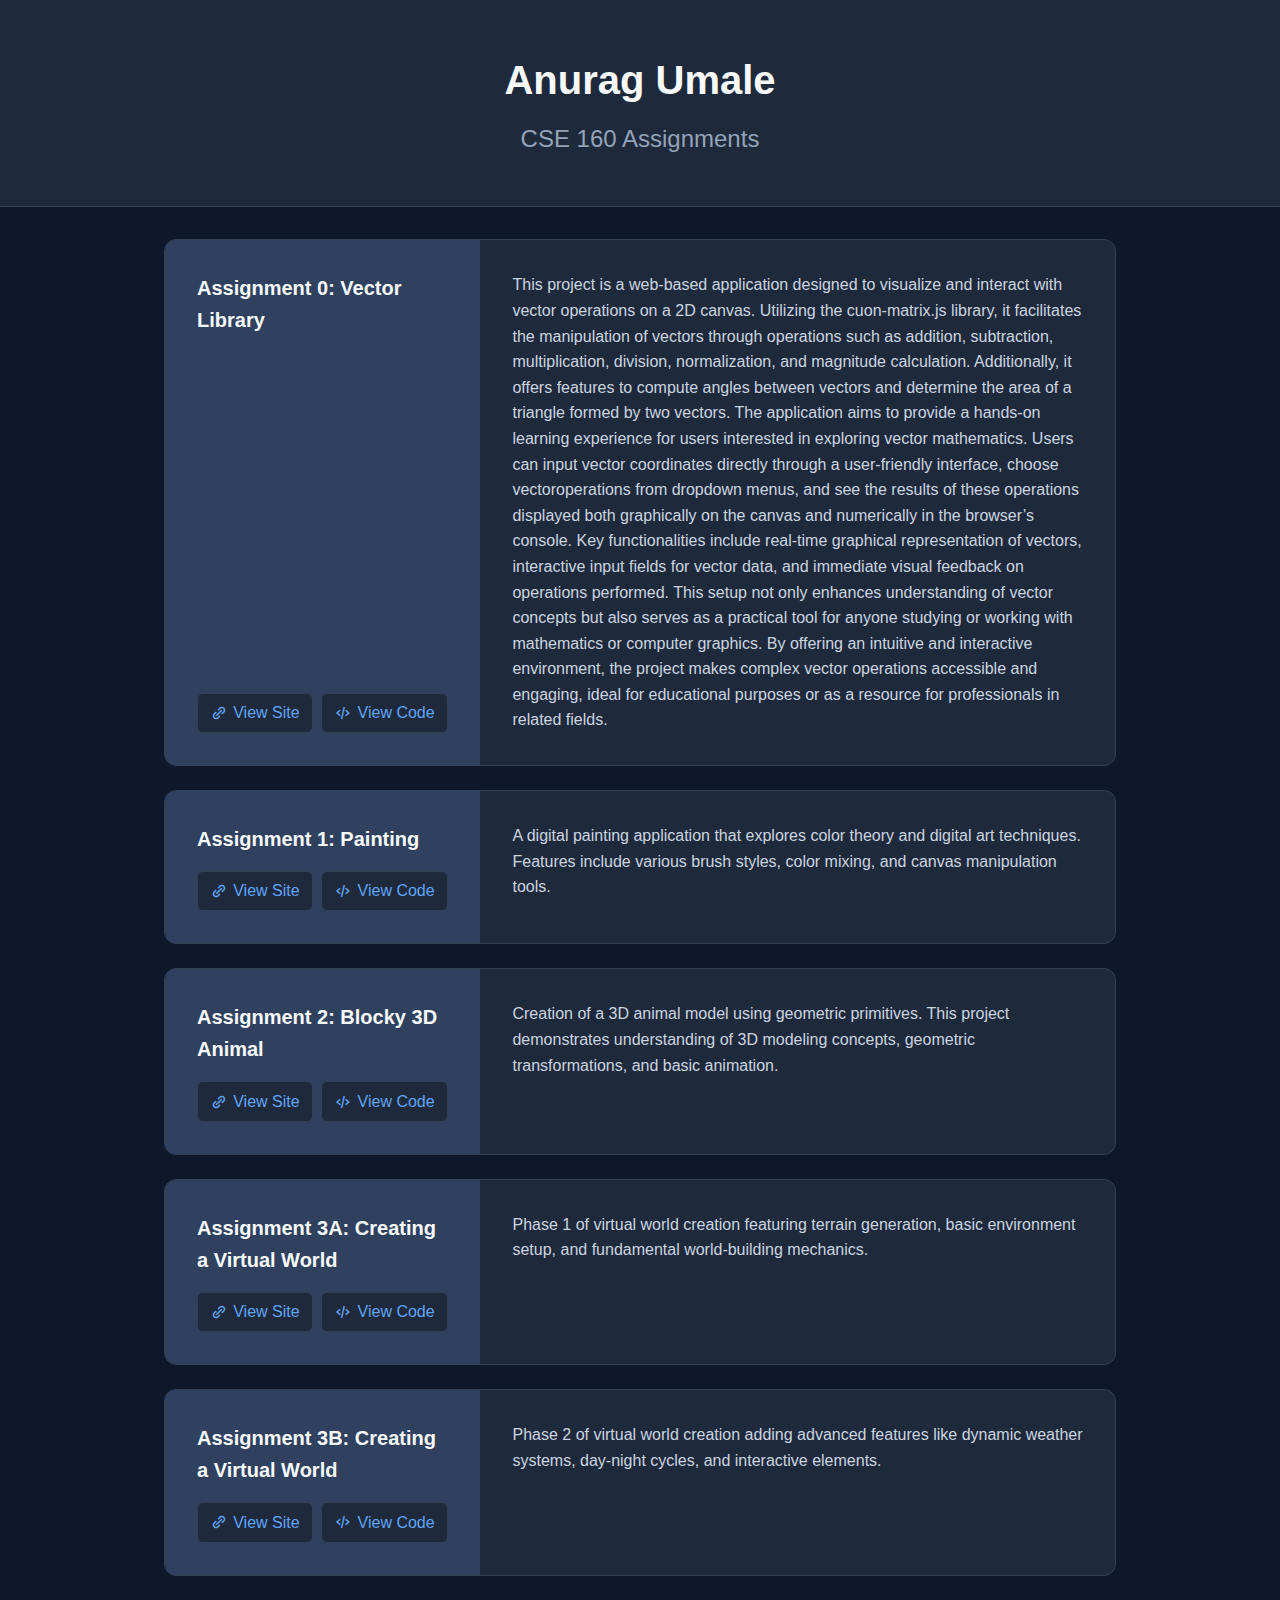
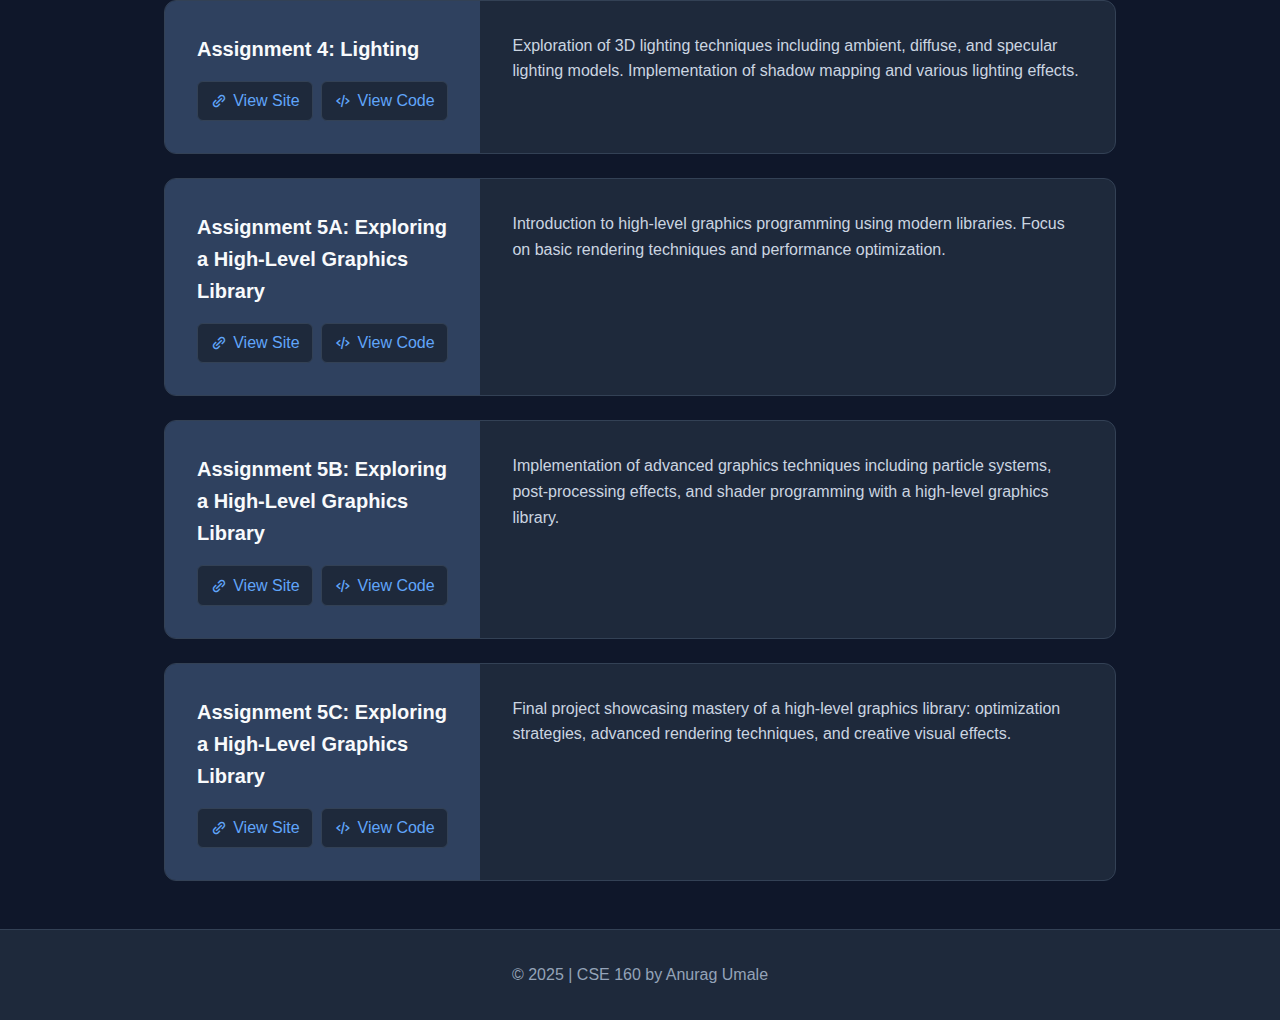
==== index.html @ 719a4394 "Updating the description of asg0" ====
<!DOCTYPE html>
<html lang="en">

<head>
  <meta charset="UTF-8" />
  <meta name="viewport" content="width=device-width, initial-scale=1.0">
  <title>CSE 160 Assignments</title>

  <!-- Boxicons for icons -->
  <link href="https://unpkg.com/boxicons@2.1.4/css/boxicons.min.css" rel="stylesheet">

  <!-- Link to external CSS -->
  <link rel="stylesheet" href="styles.css">
</head>

<body>
  <!-- Header Section -->
  <header class="header-container">
    <h1>Anurag Umale</h1>
    <h2>CSE 160 Assignments</h2>
  </header>

  <!-- Main Content -->
  <main>
    <div class="project-list">
      <!-- Assignment 0 -->
      <div class="project-card">
        <div class="project-title">
          <h3>Assignment 0: Vector Library</h3>
          <div class="button-group">
            <!-- Open in a new tab -->
            <a href="asg0/src/asg0.html" class="button" target="_blank">
              <i class='bx bx-link-alt'></i>
              View Site
            </a>
            <a href="https://github.com/AnuragUmale/CSE160/tree/main/asg0" class="button" target="_blank"
              rel="noopener">
              <i class='bx bx-code-alt'></i>
              View Code
            </a>
          </div>
        </div>
        <div class="project-description">
          <p>
            This project is a web-based application designed to visualize and interact with vector operations on a 2D canvas. Utilizing the cuon-matrix.js library, it facilitates the manipulation of vectors through operations such as addition, subtraction, multiplication, division, normalization, and magnitude calculation.
            Additionally, it offers features to compute angles between vectors and determine the area of a triangle formed by two vectors.
            The application aims to provide a hands-on learning experience for users interested in exploring vector mathematics. Users can input vector coordinates directly through a user-friendly interface, choose vectoroperations from dropdown menus, and see the results of these operations displayed both graphically on the canvas and numerically in the browser’s console.
            Key functionalities include real-time graphical representation of vectors, interactive input fields for vector data, and immediate visual feedback on operations performed. This setup not only enhances understanding of vector concepts but also serves as a practical tool for anyone studying or working with mathematics or computer graphics.
            By offering an intuitive and interactive environment, the project makes complex vector operations accessible and engaging, ideal for educational purposes or as a resource for professionals in related fields.
          </p>
        </div>
      </div>

      <!-- Assignment 1 -->
      <div class="project-card">
        <div class="project-title">
          <h3>Assignment 1: Painting</h3>
          <div class="button-group">
            <a href="" class="button" target="_blank" rel="noopener">
              <i class='bx bx-link-alt'></i>
              View Site
            </a>
            <a href="" class="button" target="_blank">
              <i class='bx bx-code-alt'></i>
              View Code
            </a>
          </div>
        </div>
        <div class="project-description">
          <p>
            A digital painting application that explores color theory
            and digital art techniques. Features include various brush
            styles, color mixing, and canvas manipulation tools.
          </p>
        </div>
      </div>

      <!-- Assignment 2 -->
      <div class="project-card">
        <div class="project-title">
          <h3>Assignment 2: Blocky 3D Animal</h3>
          <div class="button-group">
            <a href="" class="button" target="_blank">
              <i class='bx bx-link-alt'></i>
              View Site
            </a>
            <a href="" class="button" target="_blank">
              <i class='bx bx-code-alt'></i>
              View Code
            </a>
          </div>
        </div>
        <div class="project-description">
          <p>
            Creation of a 3D animal model using geometric primitives.
            This project demonstrates understanding of 3D modeling
            concepts, geometric transformations, and basic animation.
          </p>
        </div>
      </div>

      <!-- Assignment 3A -->
      <div class="project-card">
        <div class="project-title">
          <h3>Assignment 3A: Creating a Virtual World</h3>
          <div class="button-group">
            <a href="" class="button" target="_blank">
              <i class='bx bx-link-alt'></i>
              View Site
            </a>
            <a href="" class="button" target="_blank">
              <i class='bx bx-code-alt'></i>
              View Code
            </a>
          </div>
        </div>
        <div class="project-description">
          <p>
            Phase 1 of virtual world creation featuring terrain generation,
            basic environment setup, and fundamental world-building mechanics.
          </p>
        </div>
      </div>

      <!-- Assignment 3B -->
      <div class="project-card">
        <div class="project-title">
          <h3>Assignment 3B: Creating a Virtual World</h3>
          <div class="button-group">
            <a href="" class="button" target="_blank">
              <i class='bx bx-link-alt'></i>
              View Site
            </a>
            <a href="" class="button" target="_blank">
              <i class='bx bx-code-alt'></i>
              View Code
            </a>
          </div>
        </div>
        <div class="project-description">
          <p>
            Phase 2 of virtual world creation adding advanced features
            like dynamic weather systems, day-night cycles,
            and interactive elements.
          </p>
        </div>
      </div>

      <!-- Assignment 4 -->
      <div class="project-card">
        <div class="project-title">
          <h3>Assignment 4: Lighting</h3>
          <div class="button-group">
            <a href="" class="button" target="_blank">
              <i class='bx bx-link-alt'></i>
              View Site
            </a>
            <a href="" class="button" target="_blank">
              <i class='bx bx-code-alt'></i>
              View Code
            </a>
          </div>
        </div>
        <div class="project-description">
          <p>
            Exploration of 3D lighting techniques including ambient,
            diffuse, and specular lighting models. Implementation
            of shadow mapping and various lighting effects.
          </p>
        </div>
      </div>

      <!-- Assignment 5A -->
      <div class="project-card">
        <div class="project-title">
          <h3>Assignment 5A: Exploring a High-Level Graphics Library</h3>
          <div class="button-group">
            <a href="" class="button" target="_blank">
              <i class='bx bx-link-alt'></i>
              View Site
            </a>
            <a href="" class="button" target="_blank">
              <i class='bx bx-code-alt'></i>
              View Code
            </a>
          </div>
        </div>
        <div class="project-description">
          <p>
            Introduction to high-level graphics programming using modern
            libraries. Focus on basic rendering techniques
            and performance optimization.
          </p>
        </div>
      </div>

      <!-- Assignment 5B -->
      <div class="project-card">
        <div class="project-title">
          <h3>Assignment 5B: Exploring a High-Level Graphics Library</h3>
          <div class="button-group">
            <a href="" class="button" target="_blank">
              <i class='bx bx-link-alt'></i>
              View Site
            </a>
            <a href="" class="button" target="_blank">
              <i class='bx bx-code-alt'></i>
              View Code
            </a>
          </div>
        </div>
        <div class="project-description">
          <p>
            Implementation of advanced graphics techniques including
            particle systems, post-processing effects, and
            shader programming with a high-level graphics library.
          </p>
        </div>
      </div>

      <!-- Assignment 5C -->
      <div class="project-card">
        <div class="project-title">
          <h3>Assignment 5C: Exploring a High-Level Graphics Library</h3>
          <div class="button-group">
            <a href="" class="button" target="_blank">
              <i class='bx bx-link-alt'></i>
              View Site
            </a>
            <a href="" class="button" target="_blank">
              <i class='bx bx-code-alt'></i>
              View Code
            </a>
          </div>
        </div>
        <div class="project-description">
          <p>
            Final project showcasing mastery of a high-level graphics
            library: optimization strategies, advanced rendering
            techniques, and creative visual effects.
          </p>
        </div>
      </div>
    </div>
  </main>

  <footer>
    <p>&copy; 2025 | CSE 160 by Anurag Umale</p>
  </footer>

  <!-- Link to external JS -->
  <script src="script.js"></script>
</body>

</html>
---- styles.css ----
/* -------------- Reset and Global Styles -------------- */
* {
  margin: 0;
  padding: 0;
  box-sizing: border-box;
}

body {
  font-family: 'Inter', -apple-system, BlinkMacSystemFont, sans-serif;
  background: #0f172a;     /* Dark background */
  color: #e2e8f0;          /* Light gray text */
  line-height: 1.6;
}

/* -------------- Header Section -------------- */
.header-container {
  text-align: center;
  padding: 3rem 0;
  background: #1e293b;     /* Slightly lighter background */
  border-bottom: 1px solid #334155;
}

.header-container h1 {
  font-size: 2.5rem;
  font-weight: 700;
  color: #f8fafc;          /* Lighter text color */
  margin-bottom: 0.5rem;
}

.header-container h2 {
  font-size: 1.5rem;
  color: #94a3b8;
  font-weight: 500;
}

/* -------------- Main Layout -------------- */
main {
  max-width: 1000px;
  margin: 2rem auto;
  padding: 0 1.5rem;
}

/* -------------- Project Cards -------------- */
.project-list {
  display: flex;
  flex-direction: column;
  gap: 1.5rem;
}

.project-card {
  display: flex;
  background: #1e293b;
  border-radius: 12px;
  overflow: hidden;
  border: 1px solid #334155;
  transition: transform 0.2s ease-in-out;
}

.project-card:hover {
  transform: translateY(-2px);
}

/* -------------- Project Title Section -------------- */
.project-title {
  flex: 0 0 300px;
  padding: 2rem;
  background: #2f415f;
  display: flex;
  flex-direction: column;
  justify-content: space-between;
}

.project-title h3 {
  font-size: 1.25rem;
  color: #f8fafc;
  margin-bottom: 1rem;
}

/* -------------- Button Group -------------- */
.button-group {
  display: flex;
  gap: 0.5rem;
}

/* 
   Ensures icons and text are always on the same line.
   white-space: nowrap prevents wrapping for very narrow widths,
   but if a device is extremely narrow, it might still force wrapping.
   For standard mobile widths, this keeps them side by side.
*/
.button {
  display: inline-flex;
  align-items: center;
  gap: 0.4rem;
  white-space: nowrap;

  padding: 0.4rem 0.8rem;
  background-color: #1e293b; /* Default background */
  border: 1px solid #334155;
  border-radius: 6px;
  color: #60a5fa;            /* Default text color */
  text-decoration: none;
  font-weight: 500;
  cursor: pointer;

  transition: background-color 0.2s ease, color 0.2s ease;
}

/* -------------- Project Description Section -------------- */
.project-description {
  padding: 2rem;
  flex: 1;
}

.project-description p {
  color: #cbd5e1;
  margin: 0;
}

/* -------------- Footer -------------- */
footer {
  text-align: center;
  padding: 2rem;
  background: #1e293b;
  color: #94a3b8;
  border-top: 1px solid #334155;
  margin-top: 3rem;
}

/* -------------- Responsive -------------- */
/* 
   For screens up to 768px wide (tablets, large phones, etc.), 
   we'll make each card stack vertically to accommodate smaller widths.
*/
@media (max-width: 768px) {
  .project-card {
    flex-direction: column;
  }
  .project-title {
    flex: auto;
    width: 100%;
  }
}

@media (max-width: 480px) {
  /* Extra rules for small phones */
  .header-container h1 {
    font-size: 1.8rem;
  }
  .header-container h2 {
    font-size: 1.2rem;
  }

  .project-title h3 {
    font-size: 1rem;
    margin-bottom: 0.75rem;
  }
}
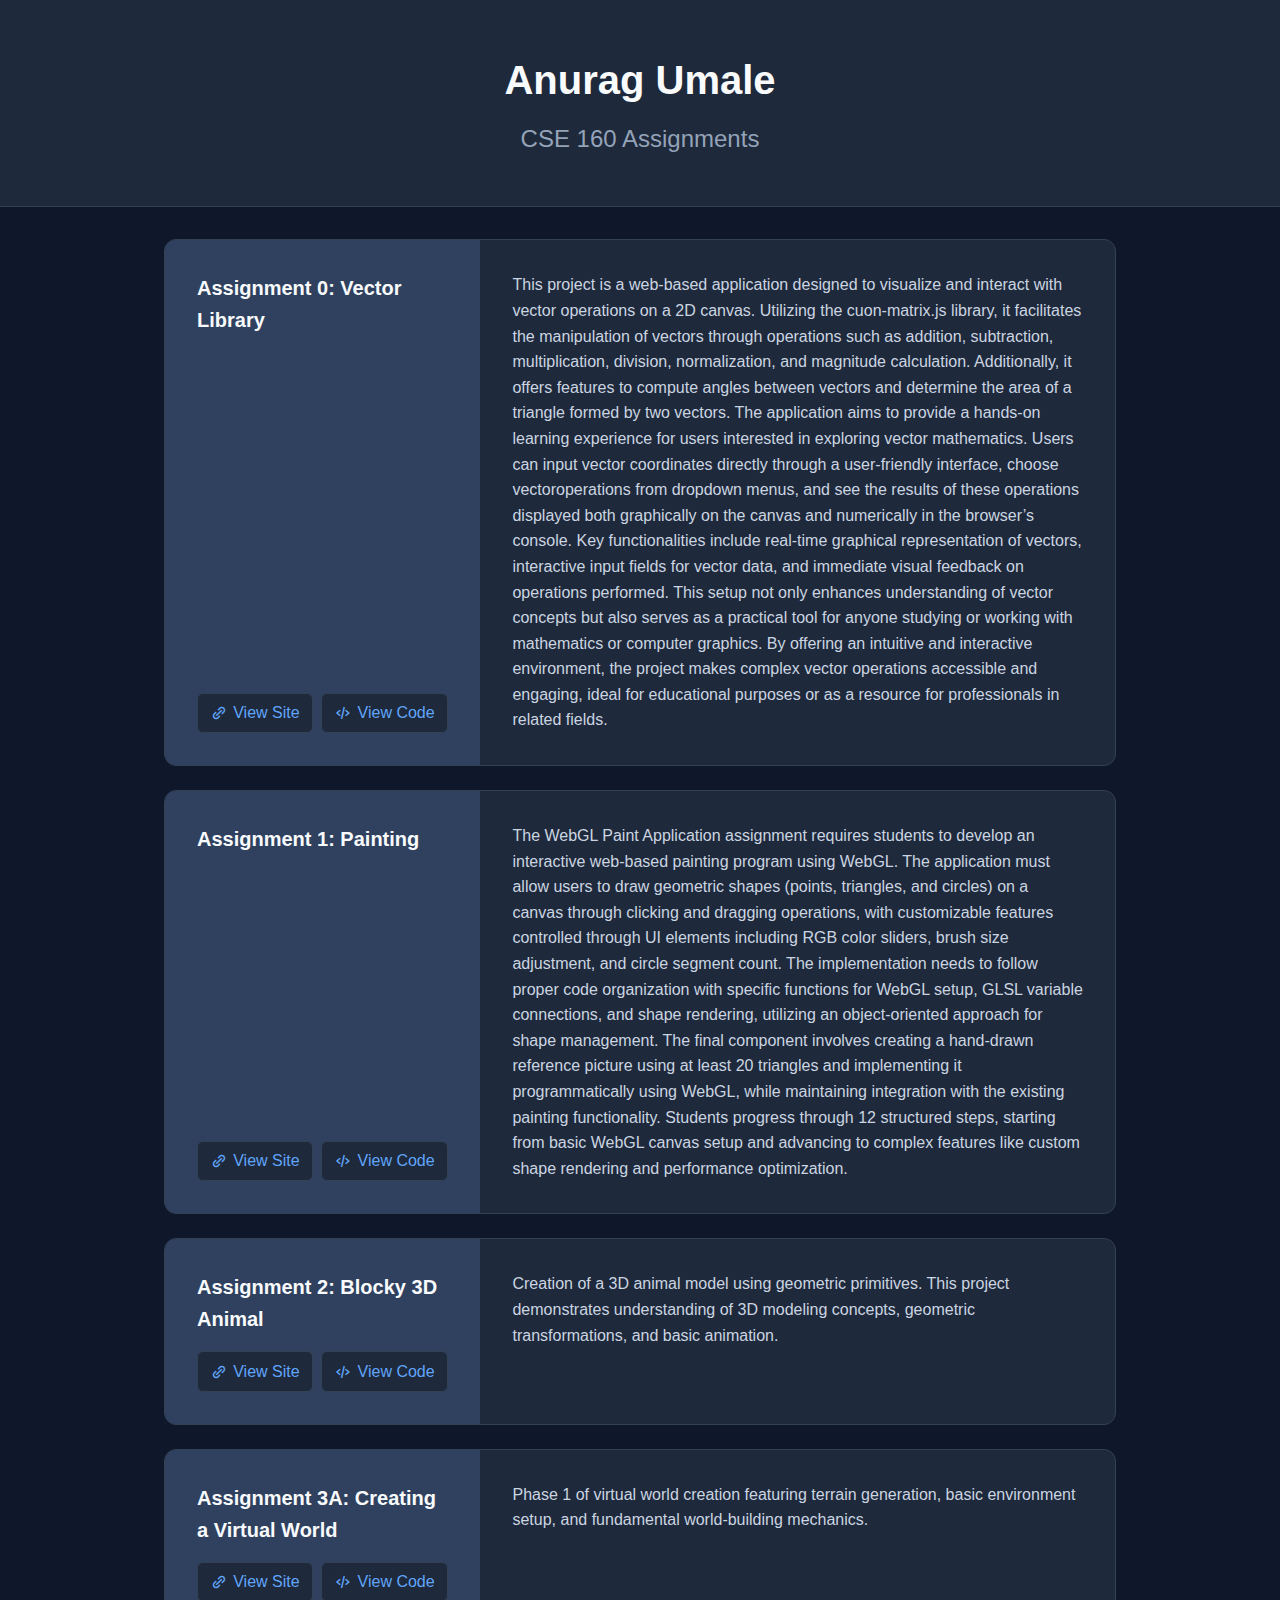
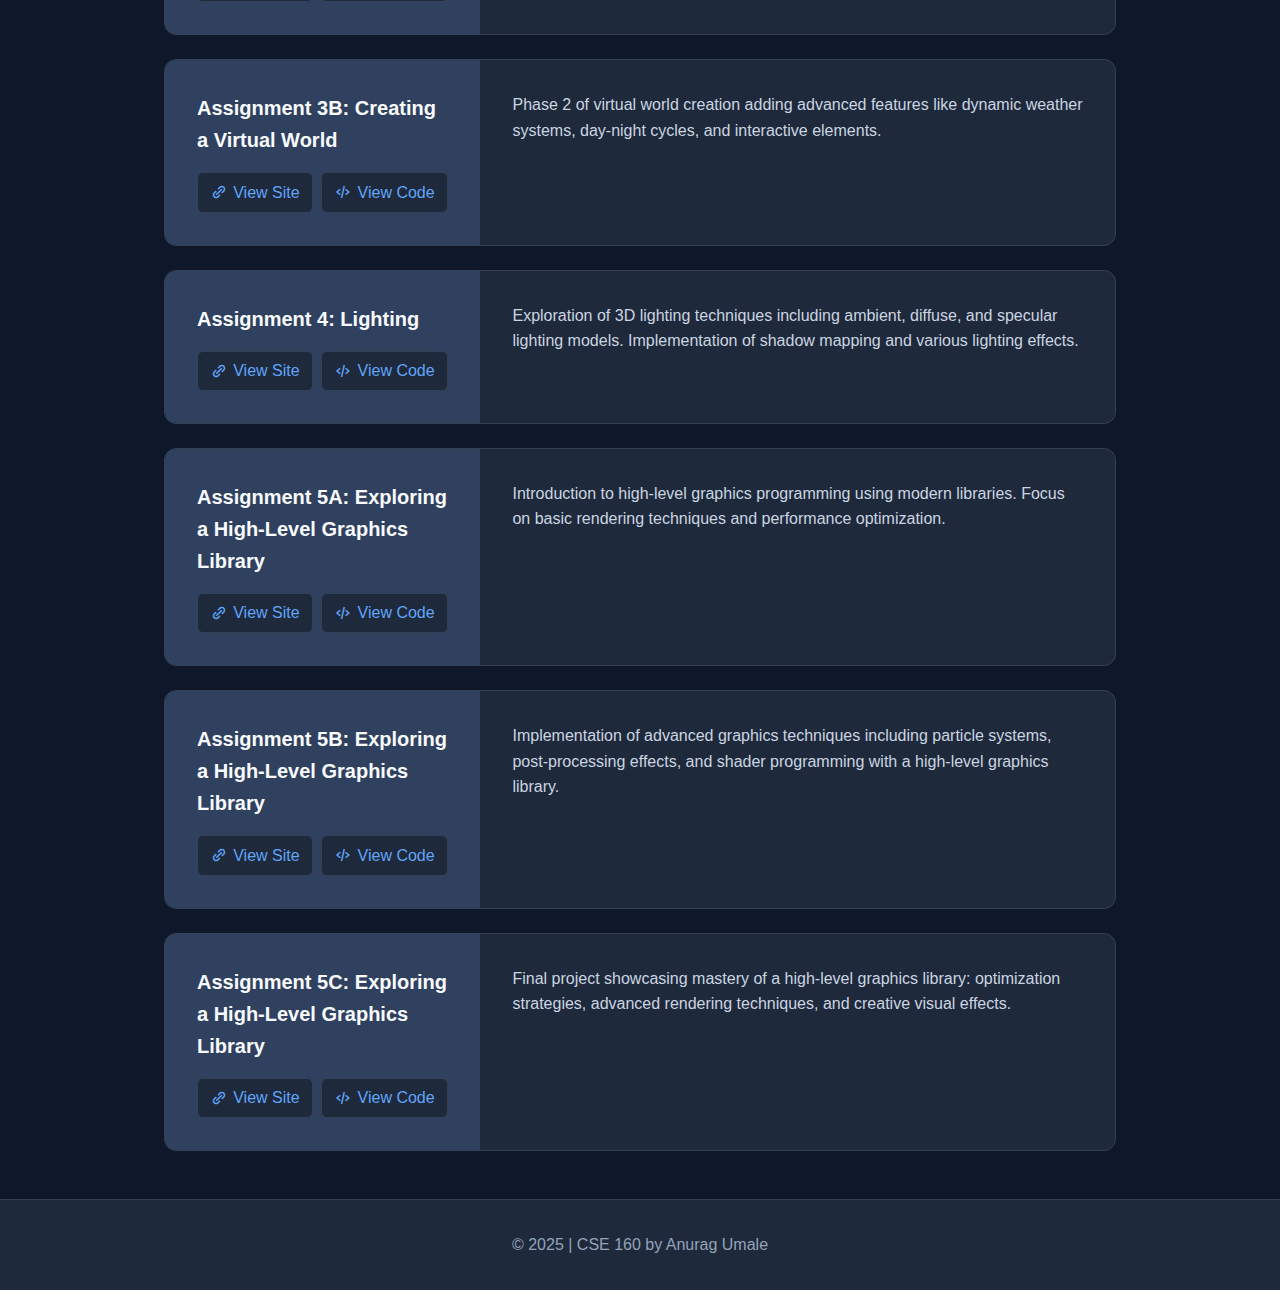
==== commit c68e60dd: "Updating description for Assignment 1" ====
--- a/index.html
+++ b/index.html
@@ -56,21 +56,19 @@
         <div class="project-title">
           <h3>Assignment 1: Painting</h3>
           <div class="button-group">
-            <a href="" class="button" target="_blank" rel="noopener">
-              <i class='bx bx-link-alt'></i>
-              View Site
-            </a>
-            <a href="" class="button" target="_blank">
-              <i class='bx bx-code-alt'></i>
-              View Code
-            </a>
-          </div>
-        </div>
-        <div class="project-description">
-          <p>
-            A digital painting application that explores color theory
-            and digital art techniques. Features include various brush
-            styles, color mixing, and canvas manipulation tools.
+            <a href="asg1/src/asg1.html" class="button" target="_blank" rel="noopener">
+              <i class='bx bx-link-alt'></i>
+              View Site
+            </a>
+            <a href="https://github.com/AnuragUmale/CSE160/tree/main/asg1" class="button" target="_blank" rel="noopener">
+              <i class='bx bx-code-alt'></i>
+              View Code
+            </a>
+          </div>
+        </div>
+        <div class="project-description">
+          <p>
+            The WebGL Paint Application assignment requires students to develop an interactive web-based painting program using WebGL. The application must allow users to draw geometric shapes (points, triangles, and circles) on a canvas through clicking and dragging operations, with customizable features controlled through UI elements including RGB color sliders, brush size adjustment, and circle segment count. The implementation needs to follow proper code organization with specific functions for WebGL setup, GLSL variable connections, and shape rendering, utilizing an object-oriented approach for shape management. The final component involves creating a hand-drawn reference picture using at least 20 triangles and implementing it programmatically using WebGL, while maintaining integration with the existing painting functionality. Students progress through 12 structured steps, starting from basic WebGL canvas setup and advancing to complex features like custom shape rendering and performance optimization.
           </p>
         </div>
       </div>
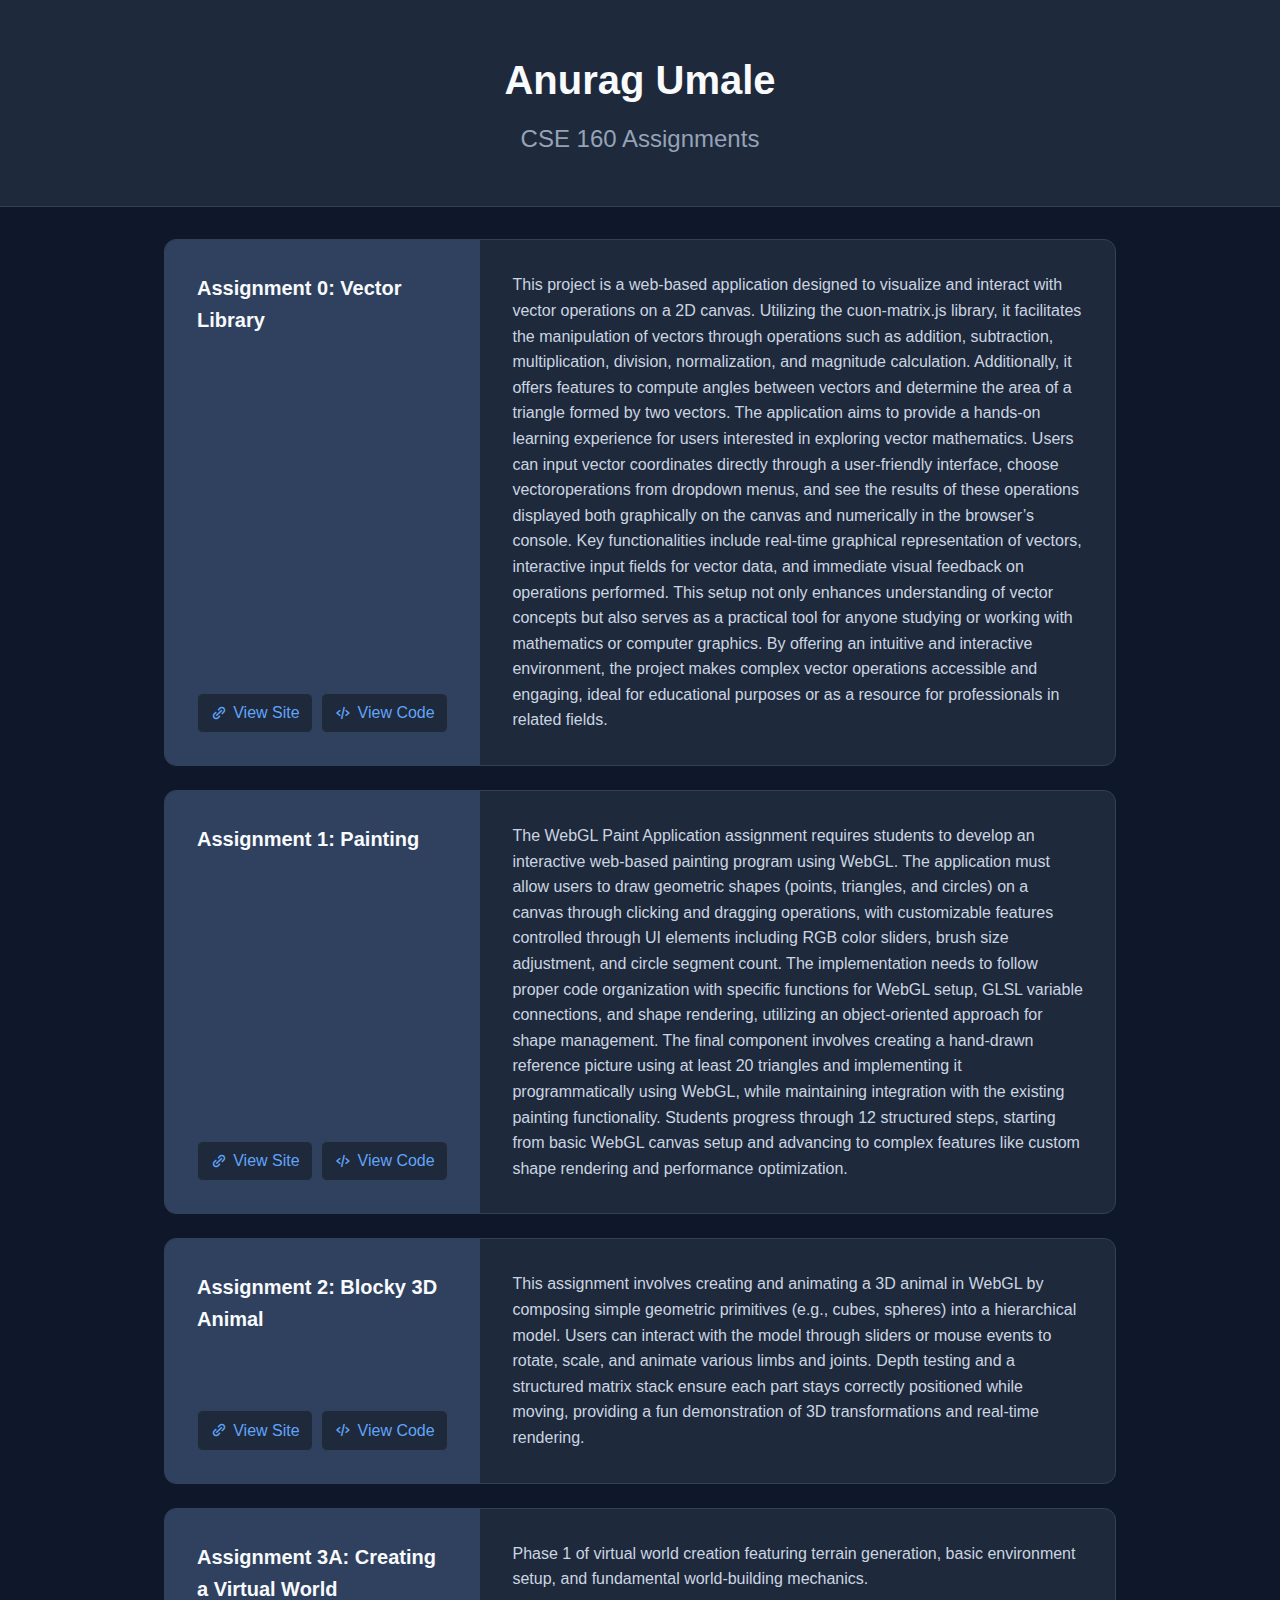
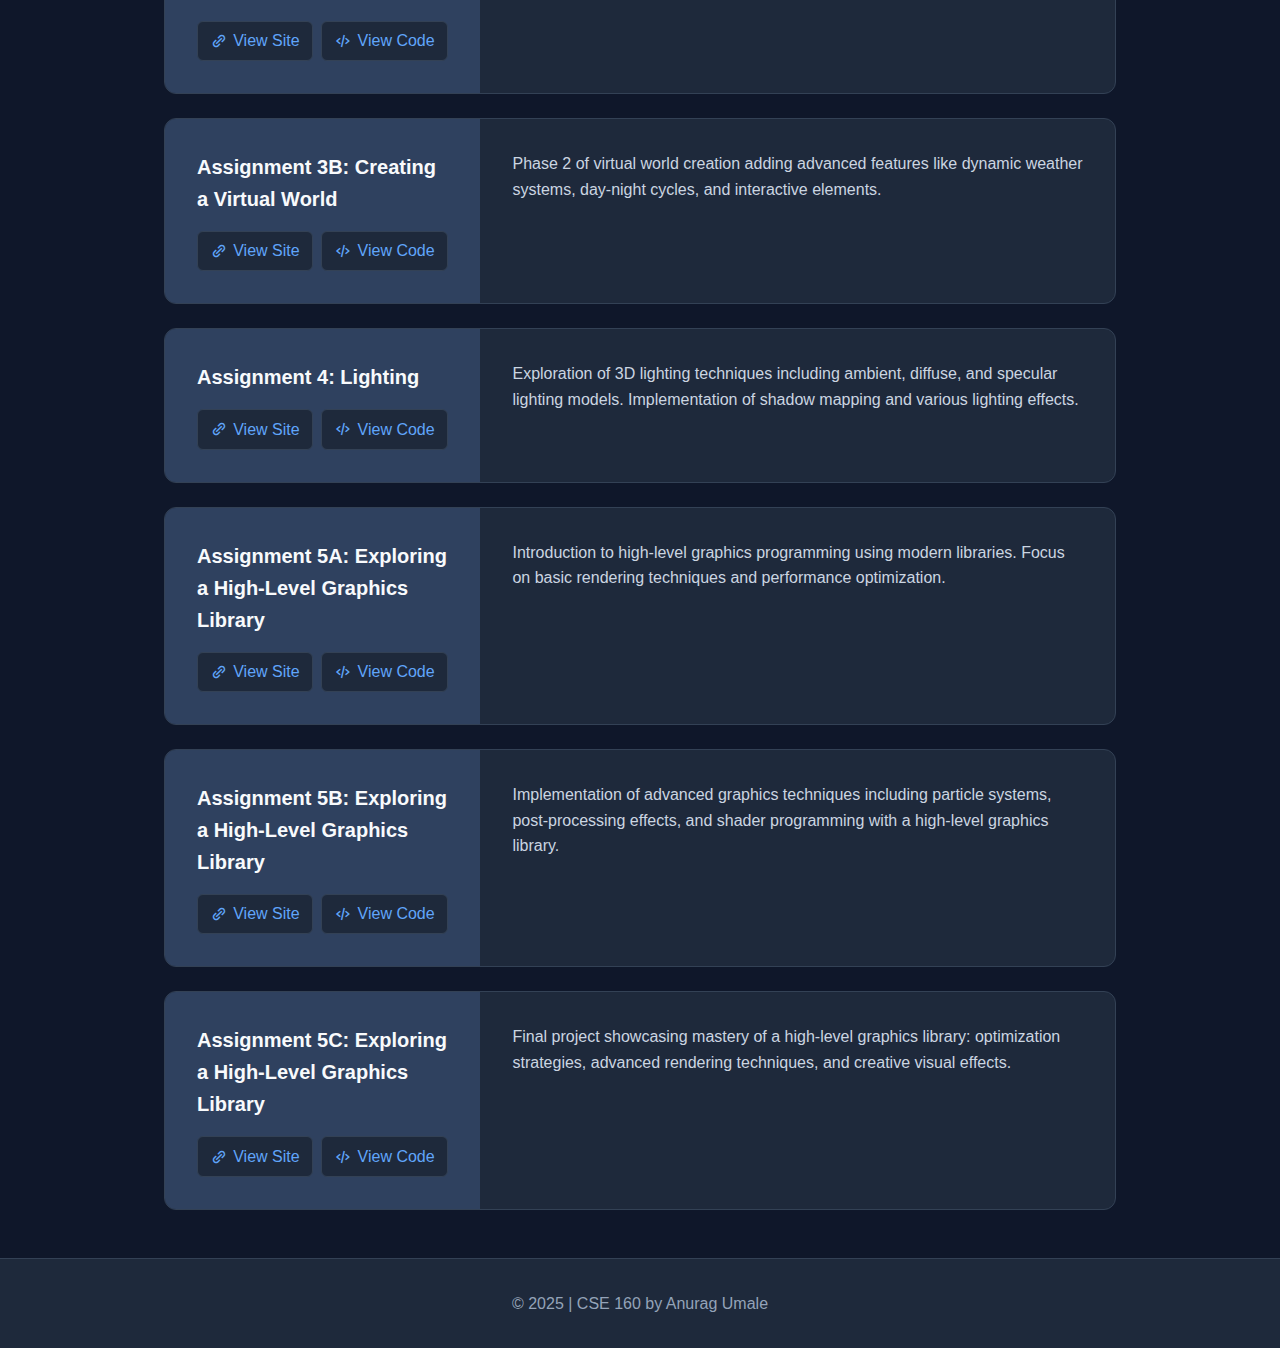
==== commit 57e3ef4d: "Complete Assignment 2" ====
--- a/index.html
+++ b/index.html
@@ -78,21 +78,19 @@
         <div class="project-title">
           <h3>Assignment 2: Blocky 3D Animal</h3>
           <div class="button-group">
-            <a href="" class="button" target="_blank">
-              <i class='bx bx-link-alt'></i>
-              View Site
-            </a>
-            <a href="" class="button" target="_blank">
-              <i class='bx bx-code-alt'></i>
-              View Code
-            </a>
-          </div>
-        </div>
-        <div class="project-description">
-          <p>
-            Creation of a 3D animal model using geometric primitives.
-            This project demonstrates understanding of 3D modeling
-            concepts, geometric transformations, and basic animation.
+            <a href="/asg2/src/asg2.html" class="button" target="_blank">
+              <i class='bx bx-link-alt'></i>
+              View Site
+            </a>
+            <a href="" class="button" target="_blank">
+              <i class='bx bx-code-alt'></i>
+              View Code
+            </a>
+          </div>
+        </div>
+        <div class="project-description">
+          <p>
+            This assignment involves creating and animating a 3D animal in WebGL by composing simple geometric primitives (e.g., cubes, spheres) into a hierarchical model. Users can interact with the model through sliders or mouse events to rotate, scale, and animate various limbs and joints. Depth testing and a structured matrix stack ensure each part stays correctly positioned while moving, providing a fun demonstration of 3D transformations and real-time rendering.
           </p>
         </div>
       </div>
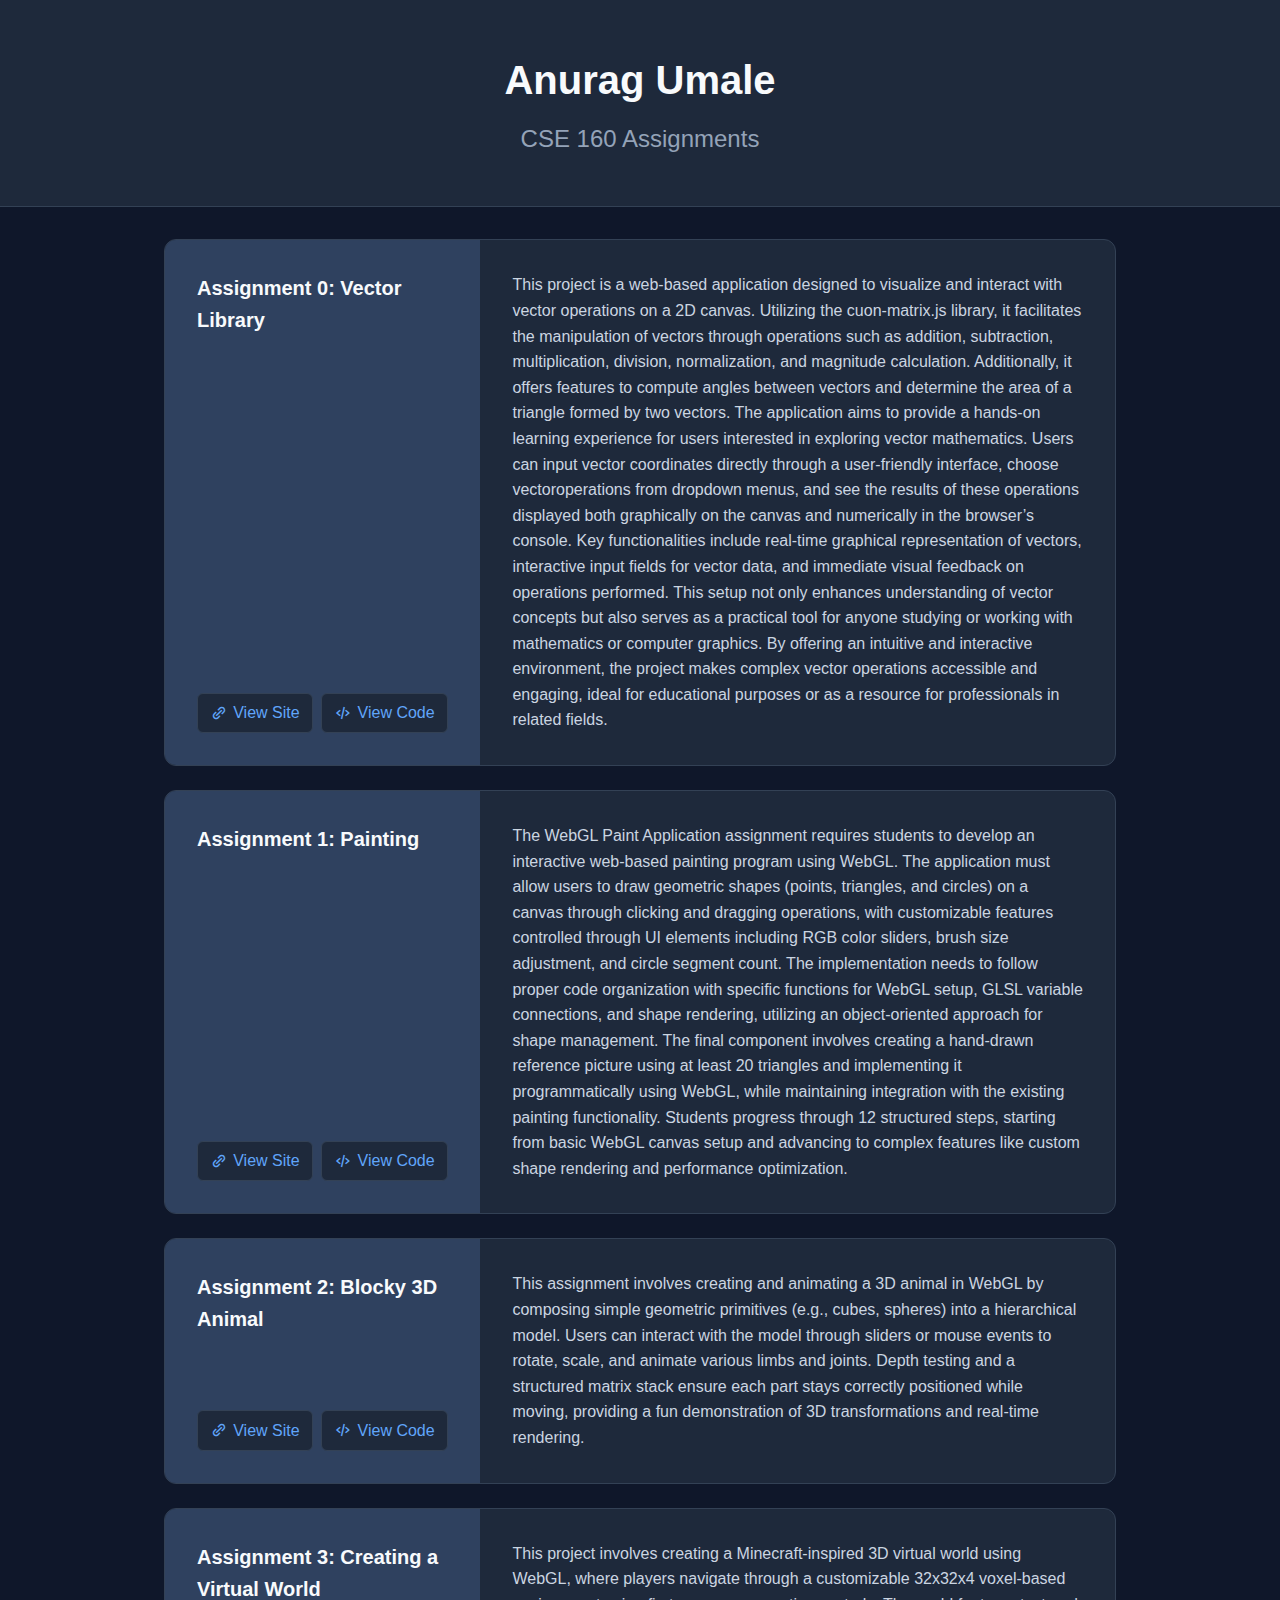
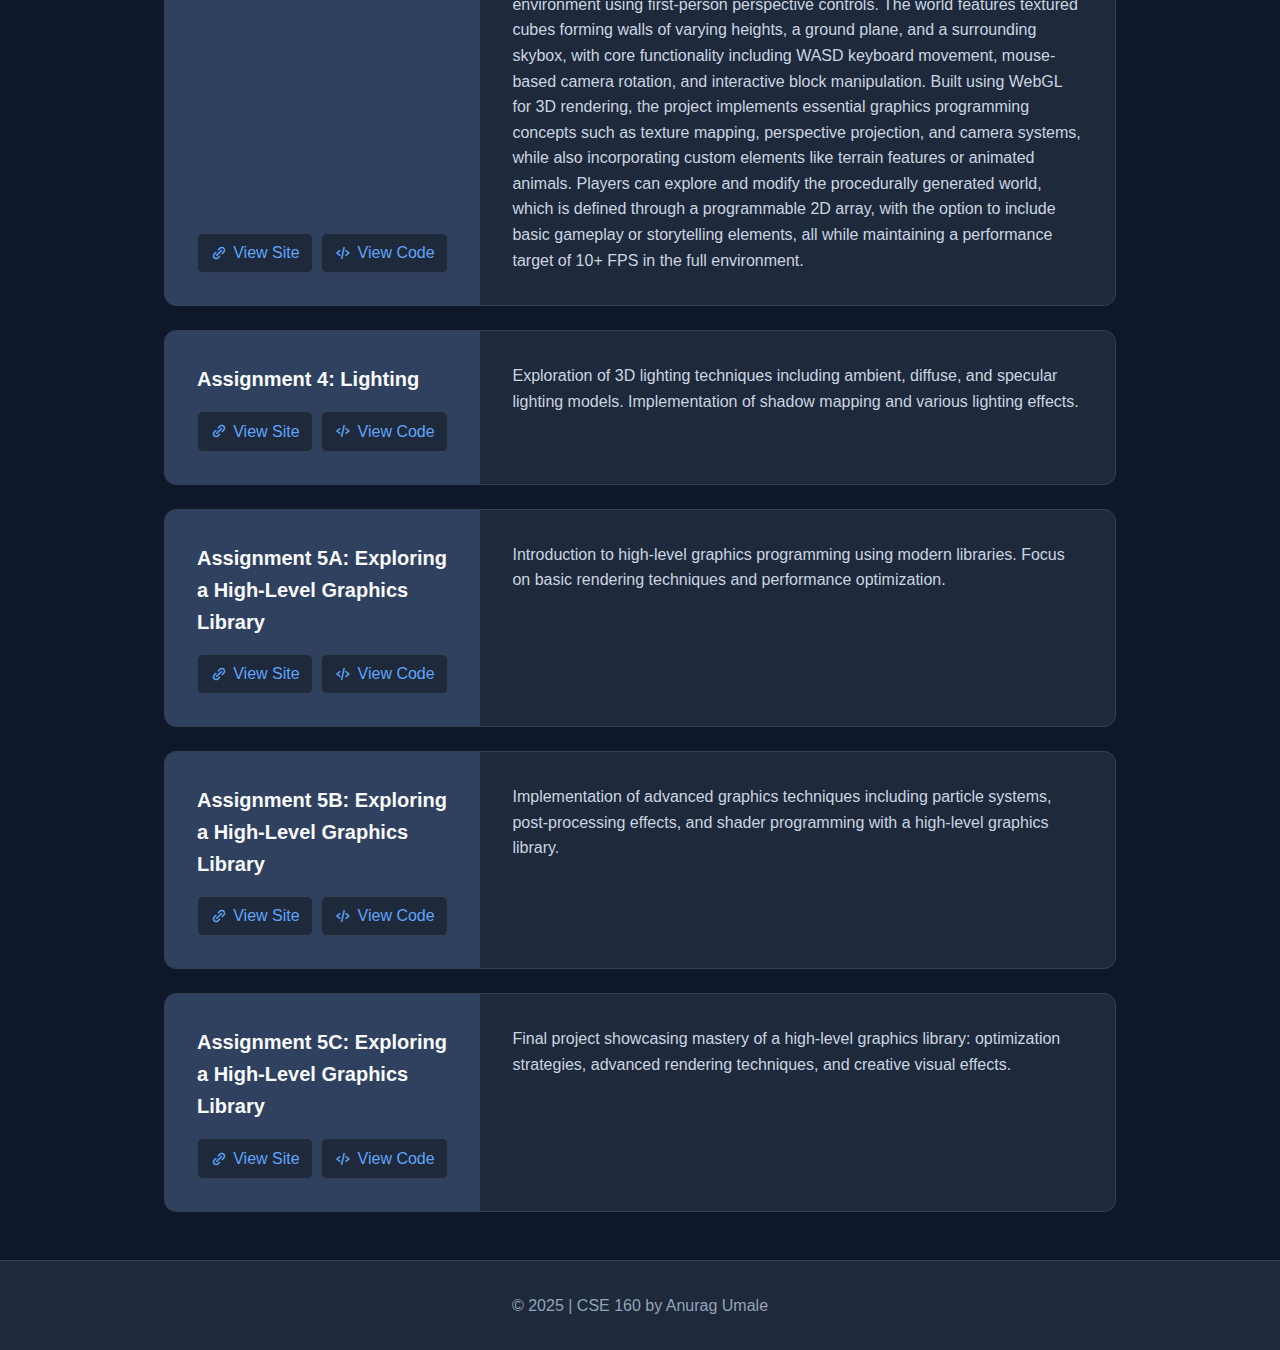
==== commit 64d08204: "Modified main index.html and added README.md" ====
--- a/index.html
+++ b/index.html
@@ -78,11 +78,11 @@
         <div class="project-title">
           <h3>Assignment 2: Blocky 3D Animal</h3>
           <div class="button-group">
-            <a href="/asg2/src/asg2.html" class="button" target="_blank">
-              <i class='bx bx-link-alt'></i>
-              View Site
-            </a>
-            <a href="" class="button" target="_blank">
+            <a href="asg2/src/asg2.html" class="button" target="_blank">
+              <i class='bx bx-link-alt'></i>
+              View Site
+            </a>
+            <a href="https://github.com/AnuragUmale/CSE160/tree/main/asg2" class="button" target="_blank" rel="noopener">
               <i class='bx bx-code-alt'></i>
               View Code
             </a>
@@ -98,46 +98,21 @@
       <!-- Assignment 3A -->
       <div class="project-card">
         <div class="project-title">
-          <h3>Assignment 3A: Creating a Virtual World</h3>
-          <div class="button-group">
-            <a href="" class="button" target="_blank">
-              <i class='bx bx-link-alt'></i>
-              View Site
-            </a>
-            <a href="" class="button" target="_blank">
-              <i class='bx bx-code-alt'></i>
-              View Code
-            </a>
-          </div>
-        </div>
-        <div class="project-description">
-          <p>
-            Phase 1 of virtual world creation featuring terrain generation,
-            basic environment setup, and fundamental world-building mechanics.
-          </p>
-        </div>
-      </div>
-
-      <!-- Assignment 3B -->
-      <div class="project-card">
-        <div class="project-title">
-          <h3>Assignment 3B: Creating a Virtual World</h3>
-          <div class="button-group">
-            <a href="" class="button" target="_blank">
-              <i class='bx bx-link-alt'></i>
-              View Site
-            </a>
-            <a href="" class="button" target="_blank">
-              <i class='bx bx-code-alt'></i>
-              View Code
-            </a>
-          </div>
-        </div>
-        <div class="project-description">
-          <p>
-            Phase 2 of virtual world creation adding advanced features
-            like dynamic weather systems, day-night cycles,
-            and interactive elements.
+          <h3>Assignment 3: Creating a Virtual World</h3>
+          <div class="button-group">
+            <a href="asg3/index.html" class="button" target="_blank">
+              <i class='bx bx-link-alt'></i>
+              View Site
+            </a>
+            <a href="https://github.com/AnuragUmale/CSE160/tree/main/asg3" class="button" target="_blank" rel="noopener">
+              <i class='bx bx-code-alt'></i>
+              View Code
+            </a>
+          </div>
+        </div>
+        <div class="project-description">
+          <p>
+            This project involves creating a Minecraft-inspired 3D virtual world using WebGL, where players navigate through a customizable 32x32x4 voxel-based environment using first-person perspective controls. The world features textured cubes forming walls of varying heights, a ground plane, and a surrounding skybox, with core functionality including WASD keyboard movement, mouse-based camera rotation, and interactive block manipulation. Built using WebGL for 3D rendering, the project implements essential graphics programming concepts such as texture mapping, perspective projection, and camera systems, while also incorporating custom elements like terrain features or animated animals. Players can explore and modify the procedurally generated world, which is defined through a programmable 2D array, with the option to include basic gameplay or storytelling elements, all while maintaining a performance target of 10+ FPS in the full environment.
           </p>
         </div>
       </div>
